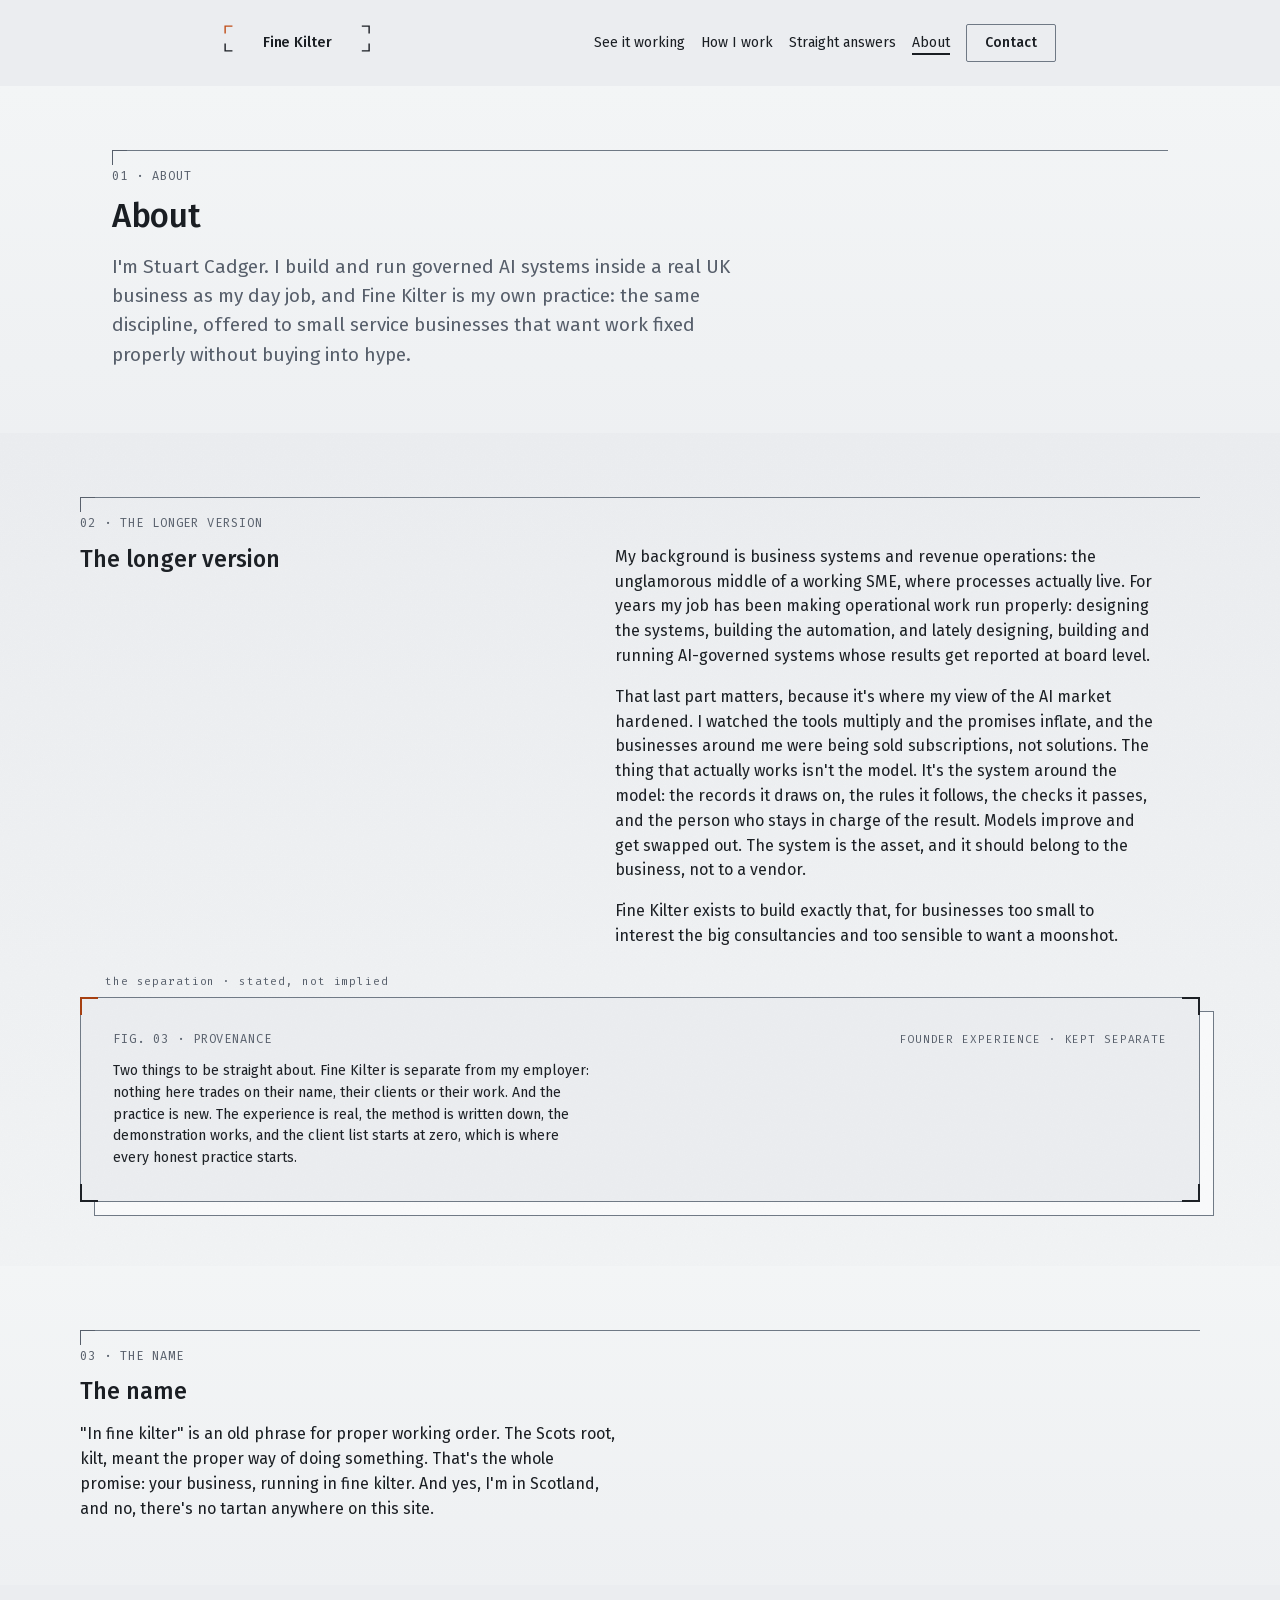
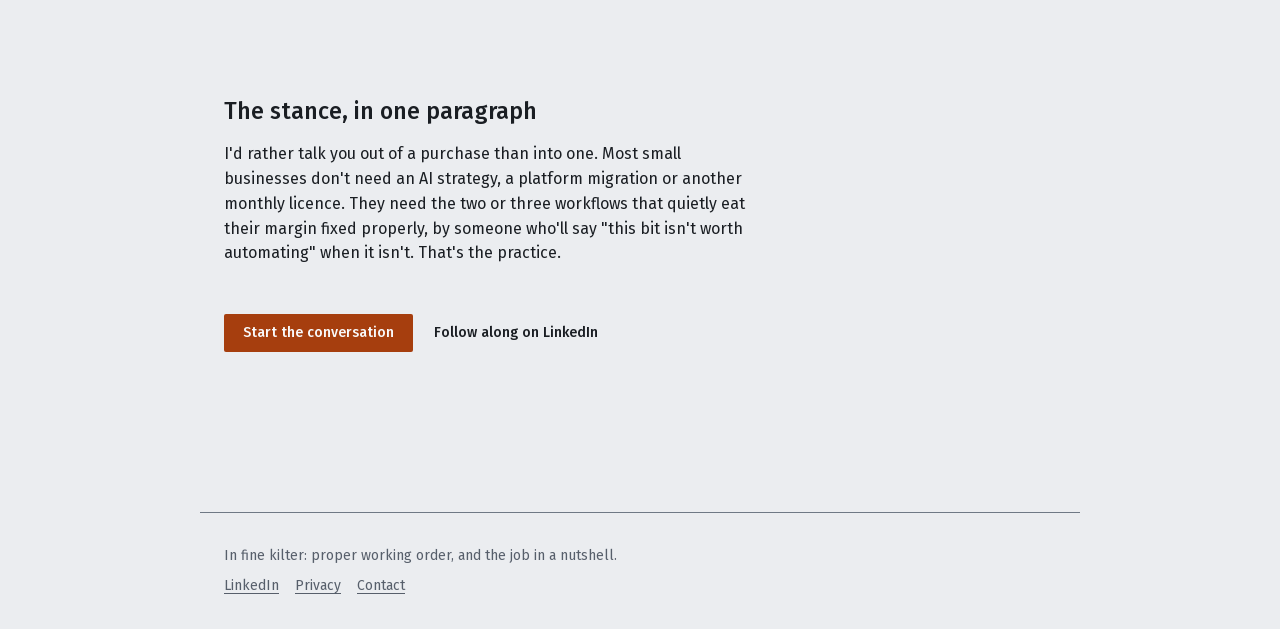
==== about.html @ 610b38a2 "Fine Kilter v1: initial public publish" ====
<!doctype html>
<html lang="en-GB">
<head>
<meta charset="utf-8">
<meta name="viewport" content="width=device-width, initial-scale=1">
<title>About · Fine Kilter</title>
<meta name="description" content="Stuart Cadger builds and runs governed AI systems inside a real UK business. Fine Kilter is his own practice: the same discipline, offered to small service businesses.">
<script>if(matchMedia('(prefers-color-scheme: dark)').matches)document.documentElement.dataset.theme='dark'</script>
<link rel="stylesheet" href="assets/fonts.css">
<link rel="stylesheet" href="assets/tokens.css?v=20260718">
<link rel="stylesheet" href="assets/components.css">
<link rel="stylesheet" href="assets/site.css?v=20260718">
<link rel="stylesheet" href="assets/constant-frame.css?v=20260718">
<link rel="stylesheet" href="assets/exhibit-family.css?v=20260718">
<link rel="stylesheet" href="assets/registration-kit.css?v=20260718">
<link rel="stylesheet" href="assets/composition.css?v=20260718">
</head>
<body>
<a class="skip" href="#main">Skip to content</a>

<header class="wrap site-header">
  <a class="brand" href="index.html" aria-label="Fine Kilter, home">
    <svg xmlns="http://www.w3.org/2000/svg" viewBox="0 0 260 64" role="img" aria-label="Fine Kilter">
      <g fill="none" stroke="currentColor" stroke-width="2.5">
        <path d="M245,2 H258 V15"/><path d="M258,33 V46 H245"/><path d="M15,46 H2 V33"/>
      </g>
      <path d="M2,15 V2 H15" fill="none" stroke="#c04c16" stroke-width="2.5"/>
      <text x="130.0" y="39" text-anchor="middle" font-family="Fira Sans" font-weight="500" font-size="26" letter-spacing="-0.2" fill="currentColor">Fine Kilter</text>
    </svg>
  </a>
  <nav class="site-nav" aria-label="Main">
    <a href="see-it-working.html">See it working</a>
    <a href="how-i-work.html">How I work</a>
    <a href="straight-answers.html">Straight answers</a>
    <a href="about.html" aria-current="page">About</a>
    <a class="btn btn-secondary" href="index.html#contact">Contact</a>
  </nav>
</header>

<main id="main">

  <div class="band band-mount">
    <div class="wrap-inner">
      <section class="section-band" aria-labelledby="about-h">
        <div class="reg-block settle" style="margin-bottom:0">
          <p class="reg-label"><span>01 · About</span></p>
          <h1 id="about-h" style="margin-top:0">About</h1>
          <p class="lede" style="margin-bottom:0">I'm Stuart Cadger. I build and run governed AI systems inside a real UK business as my day job, and Fine Kilter is my own practice: the same discipline, offered to small service businesses that want work fixed properly without buying into hype.</p>
          <!-- Founder portrait: brand open item. Layout deliberately does not depend on it (no empty frames). -->
        </div>
      </section>
    </div>
  </div>

  <div class="band grain">
    <div class="wrap-inner section-band">
      <section aria-labelledby="longer">
        <div class="reg-block settle">
          <p class="reg-label"><span>02 · The longer version</span></p>
          <div class="offset-grid">
            <h2 id="longer" style="margin-top:0">The longer version</h2>
            <div>
              <p>My background is business systems and revenue operations: the unglamorous middle of a working SME, where processes actually live. For years my job has been making operational work run properly: designing the systems, building the automation, and lately designing, building and running AI-governed systems whose results get reported at board level.</p>
              <p>That last part matters, because it's where my view of the AI market hardened. I watched the tools multiply and the promises inflate, and the businesses around me were being sold subscriptions, not solutions. The thing that actually works isn't the model. It's the system around the model: the records it draws on, the rules it follows, the checks it passes, and the person who stays in charge of the result. Models improve and get swapped out. The system is the asset, and it should belong to the business, not to a vendor.</p>
              <p style="margin-bottom:0">Fine Kilter exists to build exactly that, for businesses too small to interest the big consultancies and too sensible to want a moonshot.</p>
            </div>
          </div>
        </div>

        <div class="plate settle" style="margin:var(--s-6) 0 0">
          <div class="cframe">
            <span class="frame-tag">the separation · stated, not implied</span>
            <span class="corner c-tl" aria-hidden="true"></span><span class="corner c-tr" aria-hidden="true"></span>
            <span class="corner c-bl" aria-hidden="true"></span><span class="corner c-br" aria-hidden="true"></span>
            <div class="fig-row">
              <p class="figure-label">FIG. 03 · provenance</p>
              <span class="provenance">founder experience · kept separate</span>
            </div>
            <p style="font-size:var(--type-1);margin-bottom:0">Two things to be straight about. Fine Kilter is separate from my employer: nothing here trades on their name, their clients or their work. And the practice is new. The experience is real, the method is written down, the demonstration works, and the client list starts at zero, which is where every honest practice starts.</p>
          </div>
        </div>
      </section>
    </div>
  </div>

  <div class="band band-mount">
    <div class="wrap-inner section-band">
      <section aria-labelledby="name">
        <div class="reg-block settle" style="margin-bottom:0">
          <p class="reg-label"><span>03 · The name</span></p>
          <h2 id="name" style="margin-top:0">The name</h2>
          <p style="margin-bottom:0">"In fine kilter" is an old phrase for proper working order. The Scots root, kilt, meant the proper way of doing something. That's the whole promise: your business, running in fine kilter. And yes, I'm in Scotland, and no, there's no tartan anywhere on this site.</p>
        </div>
      </section>
    </div>
  </div>

  <div class="wrap">
    <section class="section" aria-labelledby="stance">
      <h2 id="stance">The stance, in one paragraph</h2>
      <p>I'd rather talk you out of a purchase than into one. Most small businesses don't need an AI strategy, a platform migration or another monthly licence. They need the two or three workflows that quietly eat their margin fixed properly, by someone who'll say "this bit isn't worth automating" when it isn't. That's the practice.</p>
      <div class="actions action-block">
        <a class="btn btn-primary" href="index.html#contact">Start the conversation</a>
        <a class="btn btn-ghost" href="#" data-launch-item="linkedin-url">Follow along on LinkedIn</a>
      </div>
    </section>
  </div>

</main>

<footer class="wrap site-footer">
  <p style="margin-bottom:0">In fine kilter: proper working order, and the job in a nutshell.</p>
  <nav aria-label="Footer">
    <a href="#" data-launch-item="linkedin-url">LinkedIn</a>
    <a href="privacy.html">Privacy</a>
    <a href="index.html#contact">Contact</a>
  </nav>
</footer>
<script src="assets/settle.js?v=20260718"></script>
</body>
</html>
---- assets/fonts.css ----
/* Fine Kilter — web fonts (SIL OFL, zero-cost). Self-hosted, latin subset.
   Provenance, sizes and checksums: ../assets/fonts/README.md */
@font-face {
  font-family: 'Fira Sans';
  font-style: normal;
  font-weight: 400;
  font-display: swap;
  src: url('./fonts/firasans-400-latin.woff2') format('woff2');
}
@font-face {
  font-family: 'Fira Sans';
  font-style: normal;
  font-weight: 500;
  font-display: swap;
  src: url('./fonts/firasans-500-latin.woff2') format('woff2');
}
@font-face {
  font-family: 'Fira Mono';
  font-style: normal;
  font-weight: 400;
  font-display: swap;
  src: url('./fonts/firamono-400-latin.woff2') format('woff2');
}
---- assets/tokens.css ----
/* ==========================================================================
   Fine Kilter — design tokens
   Current state only. No decision history — that lives in ../identity-*.md.
   Primitive -> semantic -> theme. Components reference semantic tokens only,
   never primitives, so a theme swap changes expression without changing roles.
   Themes: light (default) · dark · hc-light · hc-dark.
   Every semantic pair is WCAG-verified (base themes AA; hc themes AAA text /
   >=4.5:1 UI). Switch theme with <html data-theme="dark|hc-light|hc-dark">.
   ========================================================================== */

/* --- Primitives: neutral ramp (hue 215, navy-biased, low chroma) ---------- */
:root {
  --n-00: #f9fafb;
  --n-05: #f3f5f6;
  --n-10: #ebedf0;
  --n-20: #d7dbe0;
  --n-30: #b6bcc3;
  --n-40: #9097a2;
  --n-50: #6f7985;
  --n-60: #575f6b;
  --n-70: #3d434d;
  --n-80: #272d34;
  --n-85: #20252b;
  --n-90: #1a1e23;
  --n-95: #111418;

  /* Primitives: rust ramp (hue ~25) — the warm/human accent.
     Replaces the original ochre ramp (hue 38); hue changed 17 July 2026
     (Brand Adviser R7, B158 F0a) — o-70 could not clear AA on the light
     ground without losing chroma. Prefix kept for continuity. */
  --o-20: #fbd9c2;
  --o-30: #f5a06b;
  --o-40: #e8763f;
  --o-50: #d95f28;
  --o-60: #c04c16;
  --o-70: #a63e0e;
  --o-80: #7c2d12;

  /* Primitives: state hues — structurally separate from brand colour */
  --g-50: #2f6b46;  /* ok  (dark) */
  --g-30: #7fc39b;  /* ok  (light) */
  --r-50: #b2182b;  /* attention (dark) */
  --r-30: #f47983;  /* attention (light) */

  /* Type */
  --font-sans: 'Fira Sans', ui-sans-serif, system-ui, sans-serif;
  --font-mono: 'Fira Mono', ui-monospace, Menlo, monospace;

  --type-0: 12px;   /* figure label (uppercase, tracked) */
  --type-1: 14px;   /* caption */
  --type-2: 16px;   /* body */
  --type-3: 19px;
  --type-4: 23px;
  --type-5: 28px;
  --type-6: 33px;
  --type-7: 40px;
  --type-body: var(--type-2);
  --type-caption: var(--type-1);
  --type-figure-label: var(--type-0);
  --line-body: 1.55;

  /* Spacing (4px base, modular). Build defined s1..s8; s0 and s9 documented. */
  --s-0: 0;
  --s-1: 4px;
  --s-2: 8px;
  --s-3: 12px;
  --s-4: 16px;
  --s-5: 24px;
  --s-6: 32px;
  --s-7: 48px;
  --s-8: 64px;
  --s-9: 96px;

  /* Shape — near-square. Controls only get a radius; mount/frame stay square. */
  --radius-0: 0;      /* mount, frame, cards */
  --radius-1: 2px;    /* controls (buttons, inputs) only */

  /* Reading measure */
  --measure: 60ch;    /* 60–70ch for reading text */
}

/* --- Semantic layer: LIGHT (default) -------------------------------------- */
:root,
:root[data-theme="light"] {
  --surface-ground: var(--n-10);
  --surface-mount: var(--n-00);
  --border-mount: var(--n-50);
  --text-primary: var(--n-90);
  --text-secondary: var(--n-60);
  --text-caption: var(--n-60);
  --text-figure-label: var(--n-60);
  --accent: var(--o-70);
  --accent-hover: var(--o-80);
  --on-accent: var(--n-00);       /* label on the accent fill */
  --state-ok: var(--g-50);
  --state-attention: var(--r-50);
  --focus: var(--n-90);           /* focus ring; always offset onto the ground */
  --dis-bg: var(--n-20);
  --dis-fg: var(--n-50);
}

/* --- Semantic layer: DARK ------------------------------------------------- */
:root[data-theme="dark"] {
  --surface-ground: var(--n-95);
  --surface-mount: var(--n-85);
  --border-mount: var(--n-50);
  --text-primary: var(--n-05);
  --text-secondary: var(--n-30);
  --text-caption: var(--n-30);
  --text-figure-label: var(--n-40);
  --accent: var(--o-40);
  --accent-hover: var(--o-30);
  --on-accent: var(--n-95);
  --state-ok: var(--g-30);
  --state-attention: var(--r-30);
  --focus: var(--n-05);
  --dis-bg: var(--n-70);
  --dis-fg: var(--n-50);
}

/* --- Semantic layer: HIGH-CONTRAST LIGHT (AAA text / >=4.5:1 UI) ----------
   Rules that differ from base: fills collapse to the ground (mount = ground,
   the border carries every boundary); state hues stop carrying TEXT (text goes
   to --text-primary, the hue survives only on the glyph and heavier border).  */
:root[data-theme="hc-light"] {
  --surface-ground: #ffffff;
  --surface-mount: #ffffff;
  --border-mount: var(--n-70);
  --text-primary: var(--n-95);
  --text-secondary: var(--n-70);
  --text-caption: var(--n-70);
  --text-figure-label: var(--n-70);
  --accent: var(--o-80);
  --accent-hover: var(--o-80);
  --on-accent: #ffffff;
  --state-ok: var(--g-50);        /* glyph + border only; label uses text-primary */
  --state-attention: var(--r-50);
  --focus: var(--n-95);
  --dis-bg: var(--n-10);
  --dis-fg: var(--n-60);
}

/* --- Semantic layer: HIGH-CONTRAST DARK ----------------------------------- */
:root[data-theme="hc-dark"] {
  --surface-ground: #000000;
  --surface-mount: #000000;
  --border-mount: var(--n-30);
  --text-primary: #ffffff;
  --text-secondary: var(--n-20);
  --text-caption: var(--n-20);
  --text-figure-label: var(--n-20);
  --accent: var(--o-30);
  --accent-hover: var(--o-20);
  --on-accent: var(--n-95);
  --state-ok: var(--g-30);
  --state-attention: var(--r-30);
  --focus: #ffffff;
  --dis-bg: var(--n-90);
  --dis-fg: var(--n-40);
}
---- assets/components.css ----
/* ==========================================================================
   Fine Kilter — component library
   Faithful to the built spec (../artifacts/fine-kilter-components.html),
   re-expressed against the canonical semantic tokens in tokens.css.
   Components reference semantic tokens only — never primitives.
   Load order: fonts.css, tokens.css, then this file.
   ========================================================================== */

/* --- Buttons -------------------------------------------------------------- */
.btn {
  font-family: var(--font-sans);
  font-size: var(--type-1);          /* 14px */
  font-weight: 500;
  line-height: 1;
  padding: 11px 18px;
  border-radius: var(--radius-1);
  border: 1px solid transparent;
  cursor: pointer;
  display: inline-flex;
  align-items: center;
  gap: var(--s-2);                   /* 8px */
}

/* Primary — the accent (rust) fill. At most ONE per view: the human's next move. */
.btn-primary { background: var(--accent); color: var(--on-accent); }
.btn-primary:hover,
.btn-primary.is-hover { background: var(--accent-hover); }
.btn-primary:active,
.btn-primary.is-active { background: var(--accent-hover); transform: translateY(1px); }

/* Secondary — neutral outline on the ground */
.btn-secondary { background: transparent; color: var(--text-primary); border-color: var(--border-mount); }
.btn-secondary:hover,
.btn-secondary.is-hover { background: var(--surface-mount); }

/* Ghost — text only; hover underlines rather than fills */
.btn-ghost { background: transparent; color: var(--text-primary); border-color: transparent; padding-left: 4px; padding-right: 4px; }
.btn-ghost:hover,
.btn-ghost.is-hover { text-decoration: underline; text-underline-offset: 3px; }

/* Focus — ALWAYS offset onto the ground, never inset (load-bearing rule) */
.btn:focus-visible,
.btn.is-focus { outline: 2px solid var(--focus); outline-offset: 2px; }

/* Disabled — aria-disabled (NOT native `disabled`), so it stays focusable and
   a keyboard/SR user can discover it. Add a no-op activation guard in real use. */
.btn[aria-disabled="true"],
.btn.is-disabled { background: var(--dis-bg); color: var(--dis-fg); border-color: transparent; cursor: not-allowed; }

/* --- Inputs --------------------------------------------------------------- */
.inp {
  font-family: var(--font-sans);
  font-size: 15px;
  width: 100%;
  padding: 10px 12px;
  border-radius: var(--radius-1);
  background: var(--surface-mount);
  color: var(--text-primary);
  border: 1px solid var(--border-mount);
}
.inp:focus-visible,
.inp.is-focus { outline: 2px solid var(--focus); outline-offset: 2px; border-color: var(--text-primary); }
.inp.is-error { border-color: var(--state-attention); border-width: 2px; }

.lab { display: block; font-size: 13px; color: var(--text-secondary); margin-bottom: 6px; }

/* Error message — icon + full sentence + heavier border. Never a bare red line;
   say what is wrong AND how to fix it. Colour is never the sole carrier. */
.err { display: flex; gap: 6px; align-items: center; font-size: 13px; color: var(--state-attention); margin-top: 6px; }
.err svg { flex: none; }

/* --- Status chips ---------------------------------------------------------
   Every chip carries a glyph AND a word as well as a hue (aria-hidden on the
   glyph; the word carries meaning to AT). Greyscale them and they still read. */
.chip {
  display: inline-flex;
  align-items: center;
  gap: 6px;
  font-family: var(--font-mono);
  font-size: 11px;
  letter-spacing: .06em;
  text-transform: uppercase;
  padding: 4px 8px;
  border-radius: var(--radius-1);
  border: 1px solid currentColor;
}
.chip svg { flex: none; }
.chip-ok   { color: var(--state-ok); }
.chip-wait { color: var(--accent); }        /* awaiting owner = where the human is */
.chip-att  { color: var(--state-attention); }

/* --- High-contrast state-recede rule (apply at HC render time) ------------
   In hc-light / hc-dark the state hue must stop carrying TEXT: the word goes to
   --text-primary (max contrast) and the hue survives only on the glyph + border.
   Implement with an explicit fill on the glyph once the real SVG markup is
   wired (it currently inherits currentColor). Kept as a documented rule rather
   than untested CSS — the HC theme is designed/measured but not yet rendered.
   Example shape:
     :root[data-theme="hc-light"] .chip,
     :root[data-theme="hc-dark"]  .chip { color: var(--text-primary); }
     :root[data-theme="hc-light"] .chip-ok  svg { fill: var(--state-ok); }
   ...per chip type. */
---- assets/site.css ----
/* ==========================================================================
   Fine Kilter — site layout layer (v1 build, 16 July 2026)
   References semantic tokens only. Load after fonts.css, tokens.css,
   components.css. Layout/decisions record: ../../design-build-spec.md
   ========================================================================== */

* { box-sizing: border-box; }

html { scroll-behavior: smooth; }
@media (prefers-reduced-motion: reduce) { html { scroll-behavior: auto; } }

body {
  margin: 0;
  background: var(--surface-ground);
  color: var(--text-primary);
  font-family: var(--font-sans);
  font-size: var(--type-body);
  line-height: var(--line-body);
  -webkit-font-smoothing: antialiased;
}

/* --- Skip link ------------------------------------------------------------ */
.skip {
  position: absolute;
  left: -9999px;
  top: var(--s-2);
  background: var(--surface-mount);
  color: var(--text-primary);
  padding: var(--s-2) var(--s-4);
  border: 1px solid var(--border-mount);
  z-index: 10;
}
.skip:focus { left: var(--s-2); outline: 2px solid var(--focus); outline-offset: 2px; }

/* --- Shell ----------------------------------------------------------------- */
.wrap { max-width: 880px; margin-inline: auto; padding-inline: var(--s-5); }

.site-header {
  display: flex;
  align-items: center;
  justify-content: space-between;
  gap: var(--s-4);
  flex-wrap: wrap;
  padding-block: var(--s-5);
}
.brand { display: inline-flex; color: var(--text-primary); }
.brand svg { height: 36px; width: auto; display: block; }

.site-nav { display: flex; align-items: center; gap: var(--s-4); flex-wrap: wrap; }
.site-nav a:not(.btn) {
  color: var(--text-primary);
  text-decoration: none;
  font-size: var(--type-1);
  padding: var(--s-1) 0;
}
.site-nav a:not(.btn):hover { text-decoration: underline; text-underline-offset: 3px; }
.site-nav a[aria-current="page"] {
  text-decoration: underline;
  text-underline-offset: 6px;
  text-decoration-thickness: 2px;
}
.site-nav a:focus-visible { outline: 2px solid var(--focus); outline-offset: 2px; }

/* --- Type ------------------------------------------------------------------ */
h1 { font-size: var(--type-6); font-weight: 500; line-height: 1.15; letter-spacing: -0.01em; margin: 0 0 var(--s-4); }
h2 { font-size: var(--type-4); font-weight: 500; line-height: 1.25; margin: var(--s-8) 0 var(--s-4); }
h3 { font-size: var(--type-3); font-weight: 500; margin: var(--s-5) 0 var(--s-2); }
p, ul, ol { margin: 0 0 var(--s-4); }
main p, main li { max-width: var(--measure); }
.lede { font-size: var(--type-3); color: var(--text-secondary); }
main a { color: inherit; text-underline-offset: 3px; }
main a:focus-visible { outline: 2px solid var(--focus); outline-offset: 2px; }
strong { font-weight: 500; }

.figure-label {
  font-family: var(--font-mono);
  font-size: var(--type-0);
  letter-spacing: .08em;
  text-transform: uppercase;
  color: var(--text-figure-label);
  margin: 0 0 var(--s-3);
}

/* --- Sections and panels ---------------------------------------------------- */
.section { padding-block: var(--s-7); }
.hero { padding-block: var(--s-8) var(--s-7); }
.hero .actions { margin-top: var(--s-6); }

.panel {
  background: var(--surface-mount);
  border: 1px solid var(--border-mount);
  border-radius: var(--radius-0);
  padding: var(--s-6);
}

.plain-list { padding-left: 1.2em; }
.plain-list li { margin-bottom: var(--s-2); }

.diff-grid { display: grid; grid-template-columns: repeat(3, 1fr); gap: var(--s-4); }
.diff-grid .panel h3 { margin-top: 0; }

/* --- Exhibit ---------------------------------------------------------------- */
.exhibit { border: 1px solid var(--border-mount); background: var(--surface-mount); padding: var(--s-5); }
.exhibit-grid { display: grid; grid-template-columns: 1fr 1fr; gap: var(--s-5); }
.exhibit-cell { border: 1px solid var(--border-mount); padding: var(--s-4); background: var(--surface-ground); }
.exhibit-cell p { font-size: var(--type-1); margin-bottom: var(--s-3); }
.exhibit-caption { font-size: var(--type-1); color: var(--text-caption); margin: var(--s-4) 0 0; }

/* --- Steps ------------------------------------------------------------------ */
.steps { counter-reset: step; padding: 0; margin: 0 0 var(--s-4); list-style: none; }
.steps li { counter-increment: step; display: flex; gap: var(--s-4); margin-bottom: var(--s-4); max-width: var(--measure); }
.steps li::before {
  content: counter(step);
  font-family: var(--font-mono);
  font-size: var(--type-1);
  border: 1px solid var(--border-mount);
  width: 28px; height: 28px;
  display: inline-flex; align-items: center; justify-content: center;
  flex: none;
}

/* --- Actions ----------------------------------------------------------------- */
.actions { display: flex; gap: var(--s-4); align-items: center; flex-wrap: wrap; }
.action-block { margin-block: var(--s-7); }
a.btn { text-decoration: none; }

/* --- Form ---------------------------------------------------------------------- */
.form-grid { display: grid; grid-template-columns: 1fr 1fr; gap: var(--s-4); }
.form-grid .field-wide { grid-column: 1 / -1; }
.field { margin-bottom: var(--s-2); }
textarea.inp { min-height: 120px; resize: vertical; font-family: var(--font-sans); line-height: 1.5; }
.form-note { font-size: var(--type-1); color: var(--text-secondary); margin-top: var(--s-4); }

/* --- FAQ (Straight answers) ------------------------------------------------------ */
.qa h2 { font-size: var(--type-3); margin: var(--s-6) 0 var(--s-2); }

/* --- Footer ------------------------------------------------------------------ */
.site-footer {
  margin-top: var(--s-8);
  border-top: 1px solid var(--border-mount);
  padding-block: var(--s-6);
  font-size: var(--type-1);
  color: var(--text-secondary);
}
.site-footer nav { display: flex; gap: var(--s-4); flex-wrap: wrap; margin-top: var(--s-2); }
.site-footer a { color: var(--text-secondary); text-underline-offset: 3px; }
.site-footer a:focus-visible { outline: 2px solid var(--focus); outline-offset: 2px; }

/* --- Responsive ----------------------------------------------------------------- */
@media (max-width: 720px) {
  h1 { font-size: var(--type-5); }
  h2 { font-size: var(--type-3); }
  .exhibit-grid, .diff-grid, .form-grid { grid-template-columns: 1fr; }
  .section { padding-block: var(--s-6); }
  .hero { padding-block: var(--s-7) var(--s-6); }
  .panel { padding: var(--s-5); }
}
---- assets/constant-frame.css ----
/* ==========================================================================
   Fine Kilter — constant-frame grammar (kit 1 of 3, discipline D)
   B158 F2 · grammar v1 · 18 July 2026 · produced to asset-direction brief 1
   Charter: "The constant frame, set in register" (art-direction/direction-charter.md)

   The frame/plate/slide component set carrying the constant-vs-swappable
   conceit. Constant layer: plate, cframe, corners (tl fixed rust = the datum,
   I4), frame-tag. Swappable layer: the slide system (12s cycle, ends at the
   human step, I2).

   Dependencies (load order): fonts.css, tokens.css, components.css (.chip),
   site.css (.figure-label). All colour/space/type from design-system tokens
   (charter I9); numeric grammar constants are exposed as semantic parameters
   below and validated by ../validate-kits.mjs.

   Grammar parameters (semantic; tune only within charter permitted variation):
     --cf-plate-offset   plate under-layer offset (hc tightens to 10px)
     --cf-corner-size    registration corner arm length
     --cf-corner-stroke  registration corner stroke
     --cf-cycle          full swap cycle duration
     --cf-slide-entry    slide entry displacement
   ========================================================================== */

:root{
  --cf-plate-offset: 14px;
  --cf-corner-size: 18px;
  --cf-corner-stroke: 2px;
  --cf-cycle: 12s;
  --cf-slide-entry: 14px;
}
:root[data-theme="hc-light"], :root[data-theme="hc-dark"]{
  --cf-plate-offset: 10px;
}

/* --- The plate: the under-layer board the frame sits proud of ------------- */
.plate{ position: relative; }
.plate::before{
  content: ""; position: absolute; pointer-events: none;
  inset: var(--cf-plate-offset) calc(-1 * var(--cf-plate-offset))
         calc(-1 * var(--cf-plate-offset)) var(--cf-plate-offset);
  background: var(--surface-mount); border: 1px solid var(--border-mount);
}

/* --- The constant frame --------------------------------------------------- */
.cframe{
  position: relative; background: var(--surface-ground);
  border: 1px solid var(--border-mount); padding: var(--s-6);
}
:root[data-theme="dark"] .cframe{ background: var(--n-95); }

/* Elevation: the frame is the view's object (one level; hc collapses, I6) */
:root[data-theme="dark"] .cframe.lift-hi{
  box-shadow: inset 0 1px 0 rgba(243,245,246,.09), 0 18px 48px rgba(0,0,0,.55);
}
:root:not([data-theme]) .cframe.lift-hi,
:root[data-theme="light"] .cframe.lift-hi{
  box-shadow: 0 12px 36px rgba(17,20,24,.12);
}
:root[data-theme="hc-light"] .cframe.lift-hi,
:root[data-theme="hc-dark"] .cframe.lift-hi{ box-shadow: none; }

/* --- Registration corners: tl is the fixed rust datum (I4), never moves --- */
.corner{
  position: absolute; pointer-events: none;
  width: var(--cf-corner-size); height: var(--cf-corner-size);
  border: 0 solid var(--text-primary);
}
.c-tl{ top: -1px; left: -1px;
  border-top-width: var(--cf-corner-stroke); border-left-width: var(--cf-corner-stroke);
  border-color: var(--accent); }
.c-tr{ top: -1px; right: -1px;
  border-top-width: var(--cf-corner-stroke); border-right-width: var(--cf-corner-stroke); }
.c-bl{ bottom: -1px; left: -1px;
  border-bottom-width: var(--cf-corner-stroke); border-left-width: var(--cf-corner-stroke); }
.c-br{ bottom: -1px; right: -1px;
  border-bottom-width: var(--cf-corner-stroke); border-right-width: var(--cf-corner-stroke); }

/* --- Frame tag: mono, above-frame, honest data only (I8) ------------------ */
.frame-tag{
  position: absolute; top: calc(-1 * var(--s-2)); left: var(--s-5);
  transform: translateY(-100%); pointer-events: none;
  font-family: var(--font-mono); font-size: 11px; letter-spacing: .08em;
  color: var(--text-figure-label);
}

/* --- The slide system: the swappable contents (I2) ------------------------
   One animated slide-set per view. Contents are real work-states only; every
   cycle ends at the human step (`awaiting owner`). Presets: data-n="3"
   (three states, 4s offsets) and data-n="2" (two states, 6s offsets) — the
   approved deterministic presets; no other counts ship at v1. */
.slides{ position: relative; min-height: 200px; }
.slide{
  position: absolute; inset: 0; opacity: 0;
  animation: cf-swap var(--cf-cycle) infinite;
}
.slides[data-n="3"] .slide:nth-child(2){ animation-delay: 4s; }
.slides[data-n="3"] .slide:nth-child(3){ animation-delay: 8s; }
.slides[data-n="2"] .slide:nth-child(2){ animation-delay: 6s; }
@keyframes cf-swap{
  0%{ opacity: 0; transform: translateX(var(--cf-slide-entry)); }
  4%, 30%{ opacity: 1; transform: none; }
  36%, 100%{ opacity: 0; transform: none; }
}

/* Pause control (WCAG 2.2.2): hover or keyboard focus pauses the swap.
   Frames carrying slides are focusable (tabindex="0" + aria-label in markup). */
.cframe:hover .slide,
.cframe:focus-within .slide,
.cframe:focus .slide{ animation-play-state: paused; }

.slide .figure-label{ margin-bottom: var(--s-2); }
.slide p{ font-size: var(--type-1); margin-bottom: var(--s-3); }
.swap-chip{
  font-family: var(--font-mono); font-size: var(--type-0);
  border: 1px solid var(--border-mount); padding: 2px 8px;
  color: var(--text-secondary);
}
.slide-idx{ position: absolute; right: 0; bottom: 0; }

/* Reduced motion (I2): states stacked static with rules between, indices inline.
   Every slide is complete in the DOM regardless of visual state. */
@media (prefers-reduced-motion: reduce){
  .slides{ min-height: 0; }
  .slide{
    position: static; opacity: 1; animation: none;
    border-top: 1px solid var(--border-mount);
    padding-top: var(--s-3); margin-top: var(--s-3);
  }
  .slide:first-child{ border-top: 0; padding-top: 0; margin-top: 0; }
  .slide-idx{ position: static; display: inline-block; margin-top: var(--s-2); }
}
---- assets/exhibit-family.css ----
/* ==========================================================================
   Fine Kilter — exhibit family (kit 2 of 3, discipline B)
   B158 F2 · family v1 · 18 July 2026 · produced to asset-direction brief 2
   Charter: "The constant frame, set in register" (art-direction/direction-charter.md)

   The captioned-artifact object set that fills the frames: exhibit container,
   FIG/provenance apparatus, cells, captions, rules-table, state chips. The
   contents, never the governing conceit (decision record: A's exhibits as
   contents). Real material only, provenance-labelled (I8).

   Dependencies (load order): fonts.css, tokens.css, components.css (.chip
   base + state colours), site.css (.exhibit/.exhibit-grid/.exhibit-cell/
   .exhibit-caption/.figure-label base). This kit upgrades those base objects
   to the charter's vocabulary: elevation (the exhibit as the page's object),
   registration corners tl/br (I5 drawn form), the mono apparatus rows, and
   the I4 glow on `awaiting owner` alone. Square-cornered throughout — no
   radius on any exhibit surface (registration-corner form).

   Grammar parameters:
     --ex-corner-size    registration bracket arm length
   ========================================================================== */

:root{
  --ex-corner-size: 14px;
}

/* --- The exhibit container: elevated, square, registered ------------------ */
.exhibit{ position: relative; border-radius: 0; }
:root[data-theme="dark"] .exhibit.lift-hi{
  box-shadow: inset 0 1px 0 rgba(243,245,246,.09), 0 18px 48px rgba(0,0,0,.55);
}
:root:not([data-theme]) .exhibit.lift-hi,
:root[data-theme="light"] .exhibit.lift-hi{
  box-shadow: 0 12px 36px rgba(17,20,24,.12);
}
:root[data-theme="hc-light"] .exhibit.lift-hi,
:root[data-theme="hc-dark"] .exhibit.lift-hi{ box-shadow: none; }

/* Registration corners tl/br (I5): drawn form as pseudo-elements — ornament
   by construction, outside the accessibility tree, never intercepting input. */
.exhibit.reg-corners::before,
.exhibit.reg-corners::after{
  content: ""; position: absolute; pointer-events: none;
  width: var(--ex-corner-size); height: var(--ex-corner-size);
}
.exhibit.reg-corners::before{
  top: -1px; left: -1px;
  border-top: 1px solid var(--text-figure-label);
  border-left: 1px solid var(--text-figure-label);
}
.exhibit.reg-corners::after{
  bottom: -1px; right: -1px;
  border-bottom: 1px solid var(--text-figure-label);
  border-right: 1px solid var(--text-figure-label);
}

/* --- FIG / provenance apparatus (craft floor: in the family's grammar) ----
   .figure-label base lives in site.css (mono, uppercase, tracked). The
   provenance row carries the honesty labelling (I8): "demonstration, not
   client work" where true. */
.fig-row{
  display: flex; justify-content: space-between; align-items: baseline;
  gap: var(--s-4); margin-bottom: var(--s-3);
}
.fig-row .figure-label{ margin: 0; }
.provenance{
  font-family: var(--font-mono); font-size: 11px; letter-spacing: .08em;
  text-transform: uppercase; color: var(--text-figure-label); white-space: nowrap;
}

/* --- Cells and captions (base geometry from site.css; square here) -------- */
.exhibit-cell{ border-radius: 0; }
.exhibit-caption{ font-size: var(--type-1); color: var(--text-caption); margin: var(--s-4) 0 0; }

/* --- Rules-table: mono headers, bordered, honest structure ---------------- */
.rules-table{ width: 100%; border-collapse: collapse; font-size: var(--type-1); }
.rules-table th, .rules-table td{
  text-align: left; border: 1px solid var(--border-mount);
  padding: var(--s-2) var(--s-3); vertical-align: top;
}
.rules-table th{
  font-family: var(--font-mono); font-weight: 400; font-size: var(--type-0);
  letter-spacing: .06em; text-transform: uppercase; color: var(--text-figure-label);
}
.rules-table .mono{
  font-family: var(--font-mono); font-size: var(--type-0); color: var(--text-secondary);
}

/* --- State chips: the I4 glow exists solely on `awaiting owner` -----------
   Chip base (glyph + word + hue, colour-never-alone) lives in components.css.
   chip-att carries the state-attention crimson; chip-wait carries the accent
   and the only glow anywhere in the identity. hc: no glow. */
:root[data-theme="dark"] .chip-wait{
  box-shadow: 0 0 14px rgba(232,118,63,.35), 0 0 3px rgba(232,118,63,.25);
}
:root:not([data-theme]) .chip-wait,
:root[data-theme="light"] .chip-wait{
  box-shadow: 0 0 12px rgba(166,62,14,.22);
}
:root[data-theme="hc-light"] .chip-wait,
:root[data-theme="hc-dark"] .chip-wait{ box-shadow: none; }
---- assets/registration-kit.css ----
/* ==========================================================================
   Fine Kilter — registration kit (kit 3 of 3, discipline D)
   B158 F2 · grammar v1 · 18 July 2026 · produced to asset-direction brief 3
   Charter: "The constant frame, set in register" (art-direction/direction-charter.md)

   The compositional substrate: measure rails, datums, registered blocks,
   rulebars, the ghost layer, and the settle-into-register system (JS half in
   settle.js). Structural rule: every rail, datum and rule must index real
   content — the kit ships with no decorative presets (I5).

   All drawn grammar is ornament: rails and datums carry aria-hidden in
   markup; headings, landmarks and reading order carry the page for AT
   independently of it.

   Dependencies (load order): fonts.css, tokens.css.

   Grammar parameters:
     --rk-rail-w         measure-rail width (desktop; mobile narrows)
     --rk-field-pad      registered-field left padding (rail + gutter)
     --rk-datum-w        datum tick length
     --rk-corner-size    reg-block bracket arm length
     --rk-settle-dur     settle transition duration
     --rk-settle-dx/dy   settle displacement
   ========================================================================== */

:root{
  --rk-rail-w: 56px;
  --rk-field-pad: 84px;
  --rk-datum-w: 9px;
  --rk-corner-size: 14px;
  --rk-settle-dur: .65s;
  --rk-settle-dx: 12px;
  --rk-settle-dy: 8px;
}

/* --- The registered field and its measure rail ---------------------------- */
.reg-field{ position: relative; padding-left: var(--rk-field-pad); }
.measure-rail{
  position: absolute; left: 0; top: 0; bottom: 0; pointer-events: none;
  width: var(--rk-rail-w); border-right: 1px solid var(--border-mount);
}
.datum{
  position: absolute; right: -5px; pointer-events: none;
  width: var(--rk-datum-w); height: 1px; background: var(--text-figure-label);
}
.datum::after{
  content: attr(data-n); position: absolute; right: 16px; top: -.6em;
  font-family: var(--font-mono); font-size: 11px; letter-spacing: .08em;
  color: var(--text-figure-label);
}

/* --- Registered blocks: top rule, corner bracket, set-to-datum label ------ */
.reg-block{
  position: relative; border-top: 1px solid var(--border-mount);
  padding-top: var(--s-4); margin-bottom: var(--s-7);
}
.reg-block::before{
  content: ""; position: absolute; top: -1px; left: 0; pointer-events: none;
  width: var(--rk-corner-size); height: var(--rk-corner-size);
  border-left: 1px solid var(--text-figure-label);
  border-top: 1px solid var(--text-figure-label);
}
.reg-label{
  font-family: var(--font-mono); font-size: var(--type-0); letter-spacing: .08em;
  text-transform: uppercase; color: var(--text-figure-label);
  margin: 0 0 var(--s-3); display: flex; justify-content: space-between; gap: var(--s-4);
}

/* --- Rulebar: full-width top rule with docked mono apparatus -------------- */
.rulebar{
  display: flex; justify-content: space-between; align-items: baseline; gap: var(--s-4);
  border-top: 1px solid var(--border-mount);
  padding-top: var(--s-2); margin-bottom: var(--s-5);
}
.kick{
  font-family: var(--font-mono); font-size: var(--type-0); letter-spacing: .12em;
  text-transform: uppercase; color: var(--text-figure-label);
}
.idx{
  font-family: var(--font-mono); font-size: var(--type-0); letter-spacing: .1em;
  color: var(--text-figure-label);
}

/* --- Ghost layer: hero-only (I11), texture not text -----------------------
   Below-AA-invisible by construction (nearest neutral to the ground);
   aria-hidden in markup; absent in hc and on mobile. One instance per site. */
.ghost{
  position: absolute; right: -.02em; top: var(--s-5); pointer-events: none;
  font-size: clamp(110px, 15vw, 200px); font-weight: 600;
  letter-spacing: -.02em; line-height: 1; white-space: nowrap; user-select: none;
}
:root[data-theme="dark"] .ghost{ color: var(--n-90); }
:root:not([data-theme]) .ghost,
:root[data-theme="light"] .ghost{ color: var(--n-05); }
:root[data-theme="hc-light"] .ghost,
:root[data-theme="hc-dark"] .ghost{ display: none; }

/* --- Settle-into-register (I3a): one-time arrival, stately ----------------
   JS (settle.js) adds .settle-pre then releases with .settle-go; progressive
   by construction — without JS nothing is hidden. Reduced motion: static. */
.settle-pre{
  opacity: 0;
  transform: translate(var(--rk-settle-dx), var(--rk-settle-dy));
}
.settle-go{
  opacity: 1; transform: none;
  transition: opacity var(--rk-settle-dur) cubic-bezier(.22,.61,.36,1),
              transform var(--rk-settle-dur) cubic-bezier(.22,.61,.36,1);
}
@media (prefers-reduced-motion: reduce){
  .settle-pre{ opacity: 1; transform: none; }
  .settle-go{ transition: none; }
}

/* --- Mobile: the rail narrows, the apparatus survives, the ghost drops ---- */
@media (max-width: 820px){
  :root{ --rk-rail-w: 36px; --rk-field-pad: 56px; }
  .ghost{ display: none; }
}
---- assets/composition.css ----
/* ==========================================================================
   Fine Kilter — page composition layer (B158 F4, 18 July 2026)
   Charter: "The constant frame, set in register" (../../art-direction/direction-charter.md)

   Grounds, grain, band rhythm, hero display type and the offset content
   grid: the page-level composition that sits ABOVE the three asset kits
   (constant-frame.css, exhibit-family.css, registration-kit.css) and BELOW
   the base geometry in site.css/components.css. Reference values carried
   verbatim from the accepted D4 proof (art-direction/d4-home-proof.html,
   Stuart: "I want it all and I want to proceed") and the F2 family
   prototype's scaffolding — no new judgement made here, only migration.

   Load order: fonts.css, tokens.css, components.css, site.css, the three
   kits, then this file last (page composition sits over asset grammar).
   ========================================================================== */

/* --- Full-bleed bands: grounds are gradated, never flat (I6) --------------
   .grain = the deep, textured band; .band-mount = the mount gradient with
   no noise overlay. Bands alternate through a page's section rhythm.
   hc themes collapse both to flat token-governed ground (I6). */
.band { position: relative; overflow: hidden; }
:root[data-theme="dark"] .band.grain { background: linear-gradient(180deg, var(--n-95) 0%, var(--n-90) 130%); }
:root[data-theme="dark"] .band.band-mount { background: linear-gradient(180deg, var(--n-90) 0%, var(--n-95) 160%); }
:root:not([data-theme]) .band.grain,
:root[data-theme="light"] .band.grain { background: linear-gradient(180deg, var(--n-10) 0%, var(--n-05) 130%); }
:root:not([data-theme]) .band.band-mount,
:root[data-theme="light"] .band.band-mount { background: linear-gradient(180deg, var(--n-05) 0%, var(--n-10) 160%); }
:root[data-theme="hc-light"] .band, :root[data-theme="hc-dark"] .band { background: var(--surface-ground); }

.grain::after {
  content: ""; position: absolute; inset: 0; pointer-events: none; opacity: .09;
  background-image: url('data:image/svg+xml;utf8,<svg xmlns="http://www.w3.org/2000/svg" width="180" height="180"><filter id="g"><feTurbulence type="fractalNoise" baseFrequency="0.85" numOctaves="2" stitchTiles="stitch"/><feColorMatrix type="saturate" values="0"/></filter><rect width="180" height="180" filter="url(%23g)" opacity="0.5"/></svg>');
}
:root:not([data-theme]) .grain::after,
:root[data-theme="light"] .grain::after { opacity: .06; }
:root[data-theme="hc-light"] .grain::after,
:root[data-theme="hc-dark"] .grain::after { display: none; }

/* --- Full-bleed grounds beat boxed columns (iMPACT learning #7): bands run
   edge to edge; .wrap-inner narrows only the content riding on them. Wider
   than the shell .wrap (880px) to carry the two-column offset/rail layouts. */
.wrap-inner { max-width: 1120px; margin: 0 auto; padding: 0 var(--s-6); }

/* --- Depth: honest elevation — the exhibit/panel is the page's object,
   not a decorative card (I1). hc: borders carry everything, no shadow. */
:root[data-theme="dark"] .panel { box-shadow: inset 0 1px 0 rgba(243,245,246,.07), 0 10px 28px rgba(0,0,0,.45); }
:root:not([data-theme]) .panel,
:root[data-theme="light"] .panel { box-shadow: 0 6px 20px rgba(17,20,24,.08); }
:root[data-theme="hc-light"] .panel, :root[data-theme="hc-dark"] .panel { box-shadow: none; }

/* --- Hero: display type ~5x, tight leading, negative tracking (typographic
   role). The ghost layer itself lives in registration-kit.css (I11). */
.hero-band {
  position: relative; min-height: min(86vh, 760px);
  display: flex; flex-direction: column; justify-content: flex-end;
  padding: var(--s-7) 0 var(--s-8);
}
.hero-grid {
  position: relative; display: grid;
  grid-template-columns: minmax(0,5fr) minmax(0,6fr); gap: var(--s-7); align-items: center;
}
.disp {
  font-size: clamp(44px, 6.4vw, 82px); font-weight: 500;
  letter-spacing: -.02em; line-height: 1.02; max-width: 14ch; margin: var(--s-3) 0 0;
}
.hero-band .lede { margin: 0; }
.hero-band .actions { margin-top: var(--s-5); }

/* --- Section rhythm: density and release alternate (composition grammar) - */
.section-band { padding: var(--s-8) 0; }

/* --- Offset content grid: counterweighted, corner-pinned — never a centred
   stack (composition grammar). Heading pins while its content runs long. */
.offset-grid { display: grid; grid-template-columns: minmax(0,5fr) minmax(0,6fr); gap: var(--s-7); align-items: start; }
.offset-grid > h2 { position: sticky; top: var(--s-6); }

/* --- Secondary CTA: designed outline, same geometry as primary ------------ */
.btn-outline { border: 1px solid var(--border-mount); color: var(--text-primary); background: transparent; border-radius: var(--radius-1); }
.btn-outline:hover { border-color: var(--text-primary); }
.btn-outline:focus-visible { outline: 2px solid var(--focus); outline-offset: 2px; }

/* --- Diagram containers: inline SVGs, container width >= viewBox units
   (iMPACT lesson #2); a mobile restack swaps in below the breakpoint rather
   than scaling the desktop layout illegibly small. */
.diagram-frame { max-width: 960px; margin: var(--s-5) 0 0; }
.diagram-frame svg { width: 100%; height: auto; display: block; }
.diagram-mobile { display: none; }
@media (max-width: 820px) {
  .hero-grid { grid-template-columns: 1fr; }
  .offset-grid { grid-template-columns: 1fr; }
  .offset-grid > h2 { position: static; }
  .disp { font-size: clamp(36px, 9.5vw, 44px); }
  .diagram-desktop { display: none; }
  .diagram-mobile { display: block; max-width: 420px; }
}
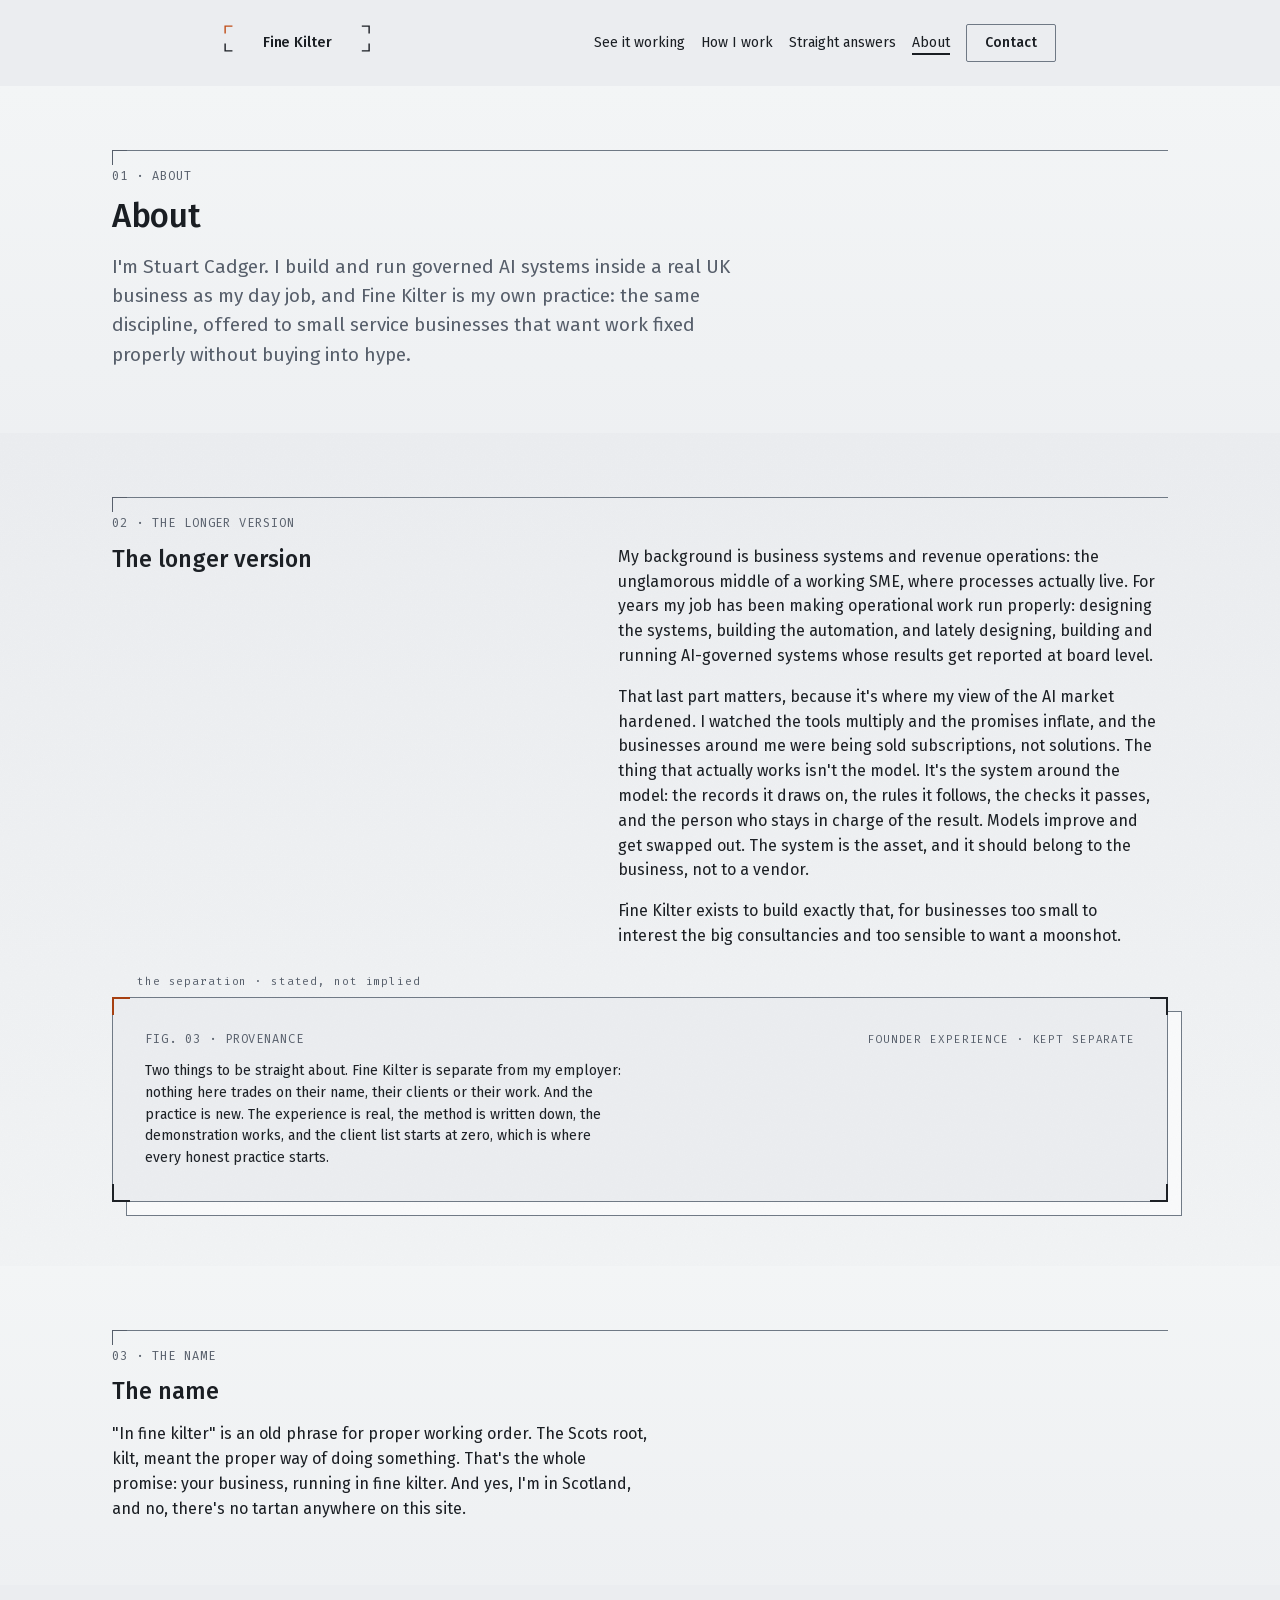
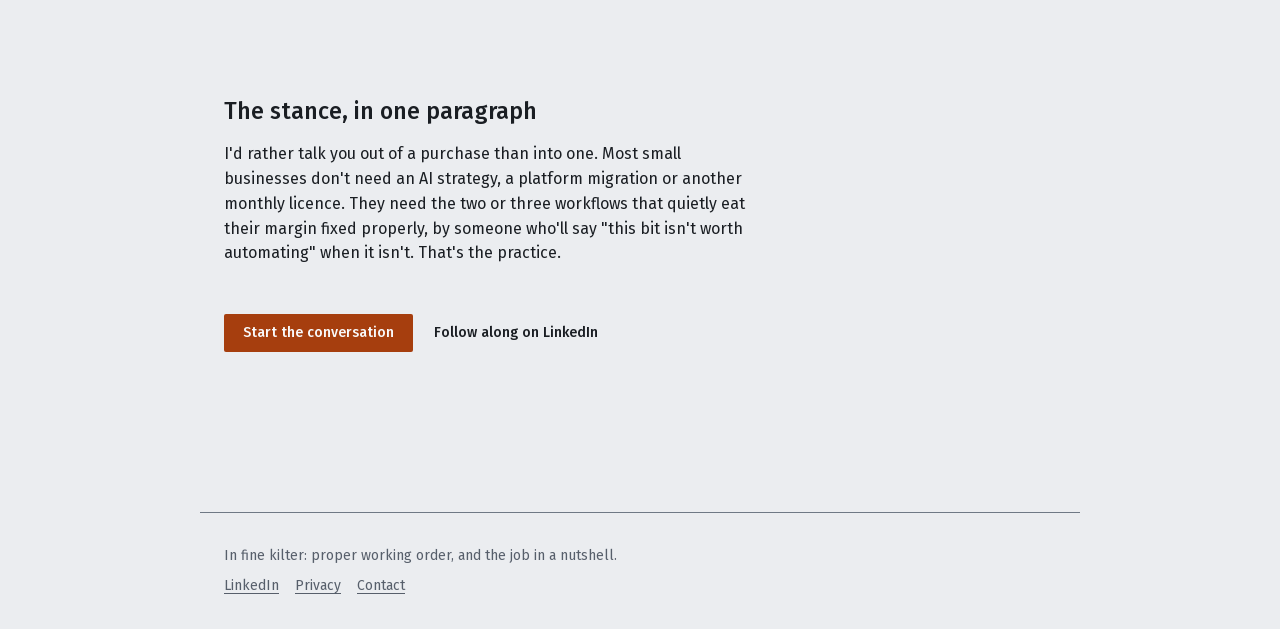
==== commit aa77bd05: "Add privacy-first analytics (GoatCounter) with a real visitor opt-out Practice engine B169 (BI-4): a" ====
--- a/about.html
+++ b/about.html
@@ -117,5 +117,6 @@
   </nav>
 </footer>
 <script src="assets/settle.js?v=20260718"></script>
+<script src="assets/analytics.js?v=20260719"></script>
 </body>
 </html>
--- a/assets/site.css
+++ b/assets/site.css
@@ -130,6 +130,9 @@
 .field { margin-bottom: var(--s-2); }
 textarea.inp { min-height: 120px; resize: vertical; font-family: var(--font-sans); line-height: 1.5; }
 .form-note { font-size: var(--type-1); color: var(--text-secondary); margin-top: var(--s-4); }
+.form-status[data-kind="error"] { color: var(--state-attention); }
+.form-confirmation { color: var(--state-ok); }
+.hp-field { position: absolute; width: 1px; height: 1px; overflow: hidden; clip: rect(0 0 0 0); white-space: nowrap; }
 
 /* --- FAQ (Straight answers) ------------------------------------------------------ */
 .qa h2 { font-size: var(--type-3); margin: var(--s-6) 0 var(--s-2); }
--- a/assets/constant-frame.css
+++ b/assets/constant-frame.css
@@ -88,9 +88,19 @@
    cycle ends at the human step (`awaiting owner`). Presets: data-n="3"
    (three states, 4s offsets) and data-n="2" (two states, 6s offsets) — the
    approved deterministic presets; no other counts ship at v1. */
-.slides{ position: relative; min-height: 200px; }
+.slides{ position: relative; min-height: 200px; overflow: hidden; }
+  /* clips decorative bleed (the chip-wait glow, ~14-17px blur) to the swap
+     area's own box — a safety margin normally invisible (the glow fades
+     within ~20px, well inside .cframe's 32px padding) but guarantees it can
+     never visually cross the constant frame's own border on any device.
+     Scoped to .slides, not .cframe: the registration corners intentionally
+     sit 1px outside .cframe's border box and must stay unclipped. */
 .slide{
   position: absolute; inset: 0; opacity: 0;
+  padding-bottom: var(--s-5); /* reserves room for .slide-idx so it never
+    overlaps wrapped content — .slides' own height is fitted to this by
+    slide-fit.js, since absolutely-positioned slides can't size their
+    container by natural flow alone (fixes narrow-viewport overlap) */
   animation: cf-swap var(--cf-cycle) infinite;
 }
 .slides[data-n="3"] .slide:nth-child(2){ animation-delay: 4s; }
@@ -101,6 +111,19 @@
   4%, 30%{ opacity: 1; transform: none; }
   36%, 100%{ opacity: 0; transform: none; }
 }
+/* data-n="2" uses a 6s slot (half the 12s cycle) — the shared keyframe above
+   is tuned for the 3-slide 4s slot (hold 4-30%, fade to 36%: a ~4.32s
+   presence that fits a 4s slot almost seamlessly). Applied to a 6s slot it
+   left both slides invisible for ~1.68s at every handoff (a stall, not a
+   beat). This keyframe holds longer (4-42%, using the slot's extra room to
+   improve reading time) and keeps the same ~0.72s fade, leaving a short,
+   deliberate ~0.24s blank beat instead of a stall. */
+@keyframes cf-swap-2{
+  0%{ opacity: 0; transform: translateX(var(--cf-slide-entry)); }
+  4%, 42%{ opacity: 1; transform: none; }
+  48%, 100%{ opacity: 0; transform: none; }
+}
+.slides[data-n="2"] .slide{ animation-name: cf-swap-2; }
 
 /* Pause control (WCAG 2.2.2): hover or keyboard focus pauses the swap.
    Frames carrying slides are focusable (tabindex="0" + aria-label in markup). */
@@ -111,6 +134,10 @@
 .slide .figure-label{ margin-bottom: var(--s-2); }
 .slide p{ font-size: var(--type-1); margin-bottom: var(--s-3); }
 .swap-chip{
+  display: inline-block; /* a plain inline border fragments per line-box on
+    wrap, leaving the boundary open at the break (narrow-viewport bug);
+    inline-block draws one closed border around the whole (possibly
+    two-line) box, matching how .chip (components.css) already handles it */
   font-family: var(--font-mono); font-size: var(--type-0);
   border: 1px solid var(--border-mount); padding: 2px 8px;
   color: var(--text-secondary);
--- a/assets/composition.css
+++ b/assets/composition.css
@@ -66,8 +66,15 @@
 .hero-band .lede { margin: 0; }
 .hero-band .actions { margin-top: var(--s-5); }
 
-/* --- Section rhythm: density and release alternate (composition grammar) - */
-.section-band { padding: var(--s-8) 0; }
+/* --- Section rhythm: density and release alternate (composition grammar) -
+   padding-block only (never the shorthand): .section-band is combined with
+   .wrap-inner in the markup, and the earlier shorthand's 0 horizontal value
+   was overriding .wrap-inner's own side padding at the cascade's later
+   position — invisible on wide viewports (the wrap-inner box is narrower
+   than the viewport and centred, so the missing padding read as outer
+   whitespace) but total edge-to-edge content below ~1120px, i.e. on every
+   mobile viewport and mobile "request desktop site" (fixed 19 July 2026). */
+.section-band { padding-block: var(--s-8); }
 
 /* --- Offset content grid: counterweighted, corner-pinned — never a centred
    stack (composition grammar). Heading pins while its content runs long. */
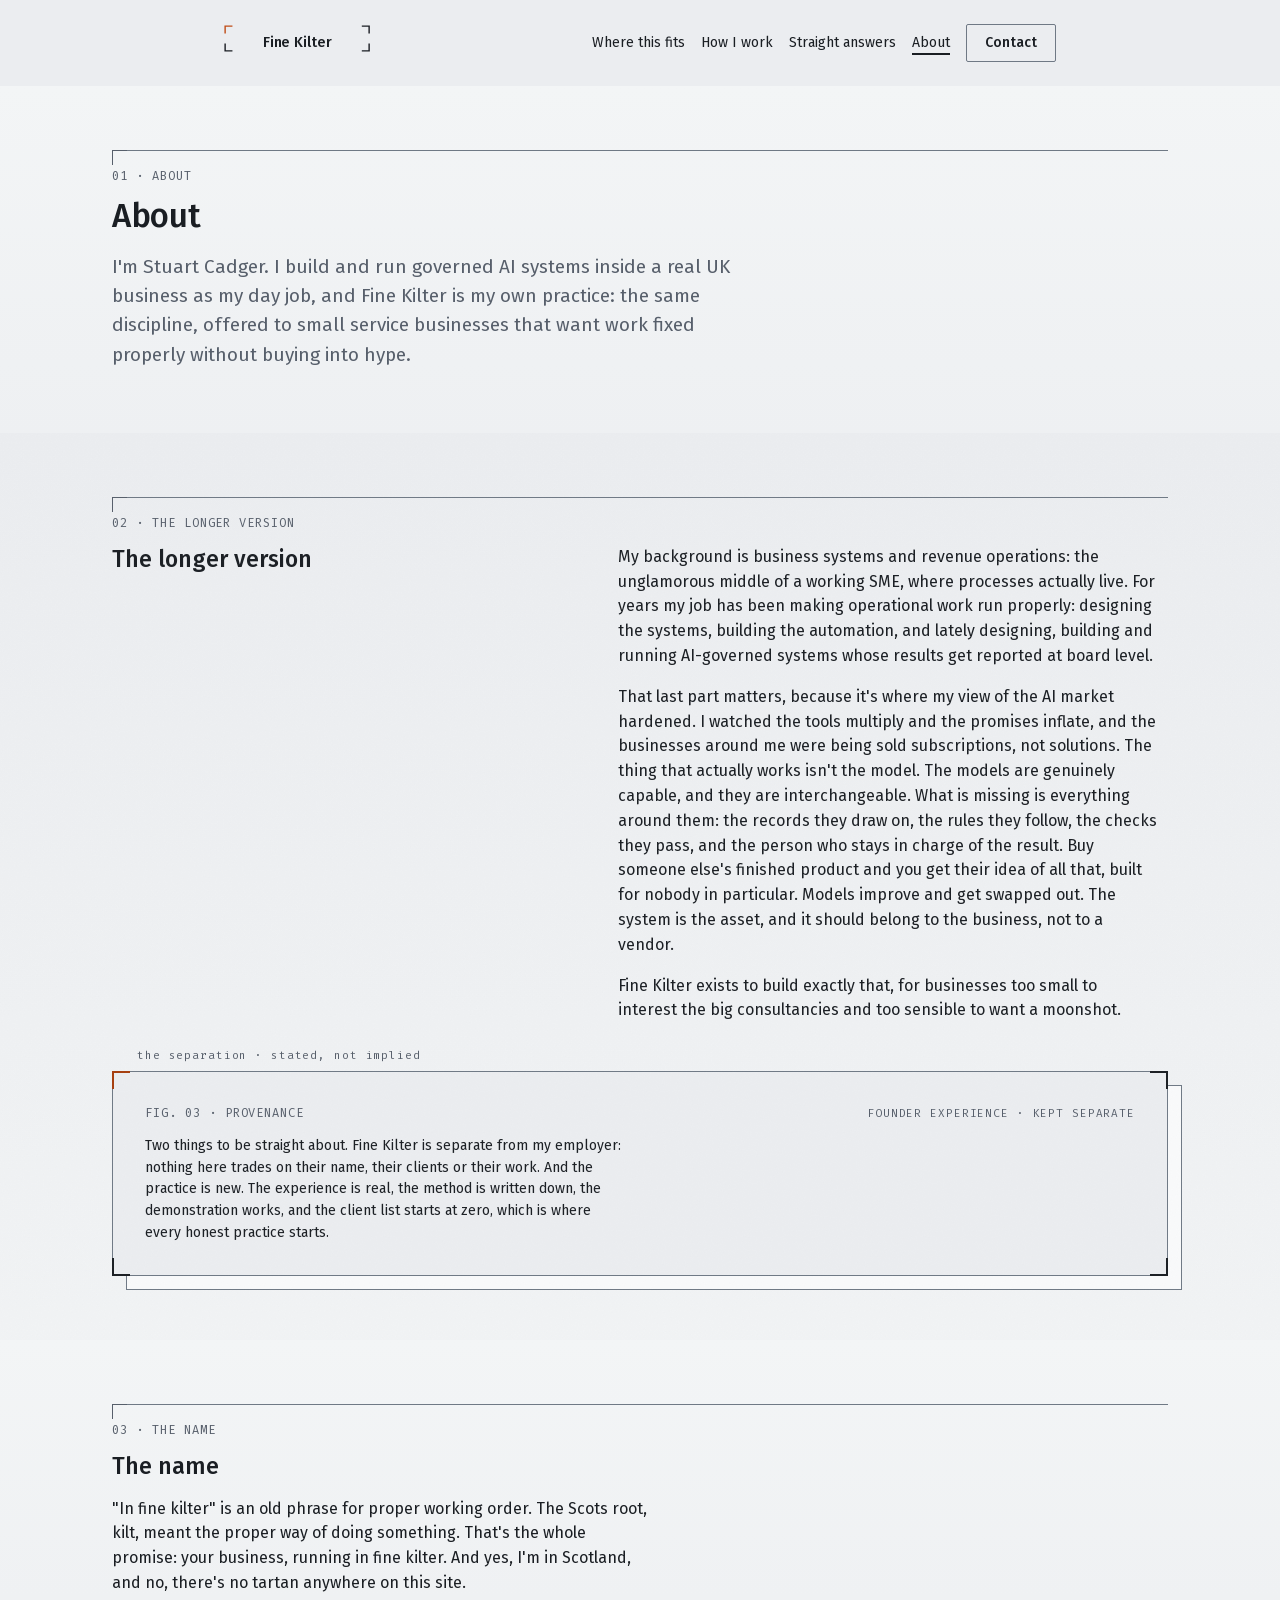
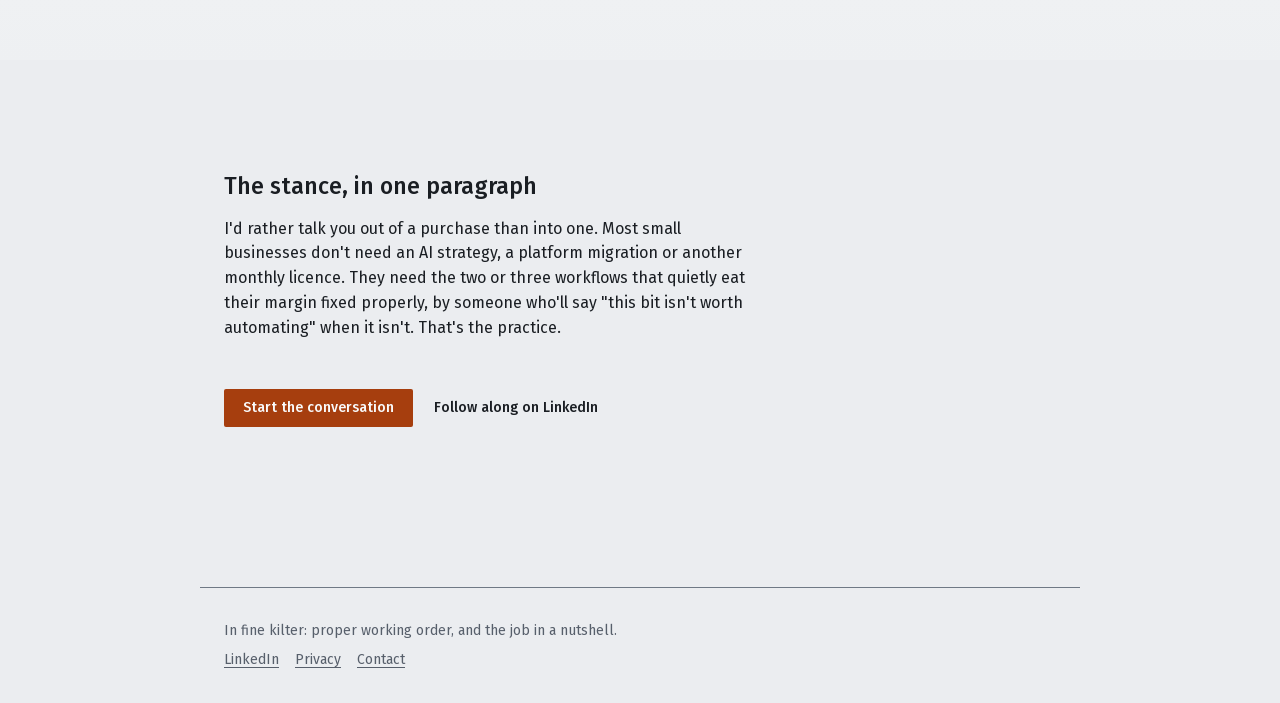
==== commit ac82f9df: "Offer clarity Phase 3.4: compose to content-strategy-ia.md v2.1 Home restructured to the ten-section" ====
--- a/about.html
+++ b/about.html
@@ -29,7 +29,7 @@
     </svg>
   </a>
   <nav class="site-nav" aria-label="Main">
-    <a href="see-it-working.html">See it working</a>
+    <a href="see-it-working.html">Where this fits</a>
     <a href="how-i-work.html">How I work</a>
     <a href="straight-answers.html">Straight answers</a>
     <a href="about.html" aria-current="page">About</a>
@@ -61,7 +61,7 @@
             <h2 id="longer" style="margin-top:0">The longer version</h2>
             <div>
               <p>My background is business systems and revenue operations: the unglamorous middle of a working SME, where processes actually live. For years my job has been making operational work run properly: designing the systems, building the automation, and lately designing, building and running AI-governed systems whose results get reported at board level.</p>
-              <p>That last part matters, because it's where my view of the AI market hardened. I watched the tools multiply and the promises inflate, and the businesses around me were being sold subscriptions, not solutions. The thing that actually works isn't the model. It's the system around the model: the records it draws on, the rules it follows, the checks it passes, and the person who stays in charge of the result. Models improve and get swapped out. The system is the asset, and it should belong to the business, not to a vendor.</p>
+              <p>That last part matters, because it's where my view of the AI market hardened. I watched the tools multiply and the promises inflate, and the businesses around me were being sold subscriptions, not solutions. The thing that actually works isn't the model. The models are genuinely capable, and they are interchangeable. What is missing is everything around them: the records they draw on, the rules they follow, the checks they pass, and the person who stays in charge of the result. Buy someone else's finished product and you get their idea of all that, built for nobody in particular. Models improve and get swapped out. The system is the asset, and it should belong to the business, not to a vendor.</p>
               <p style="margin-bottom:0">Fine Kilter exists to build exactly that, for businesses too small to interest the big consultancies and too sensible to want a moonshot.</p>
             </div>
           </div>
